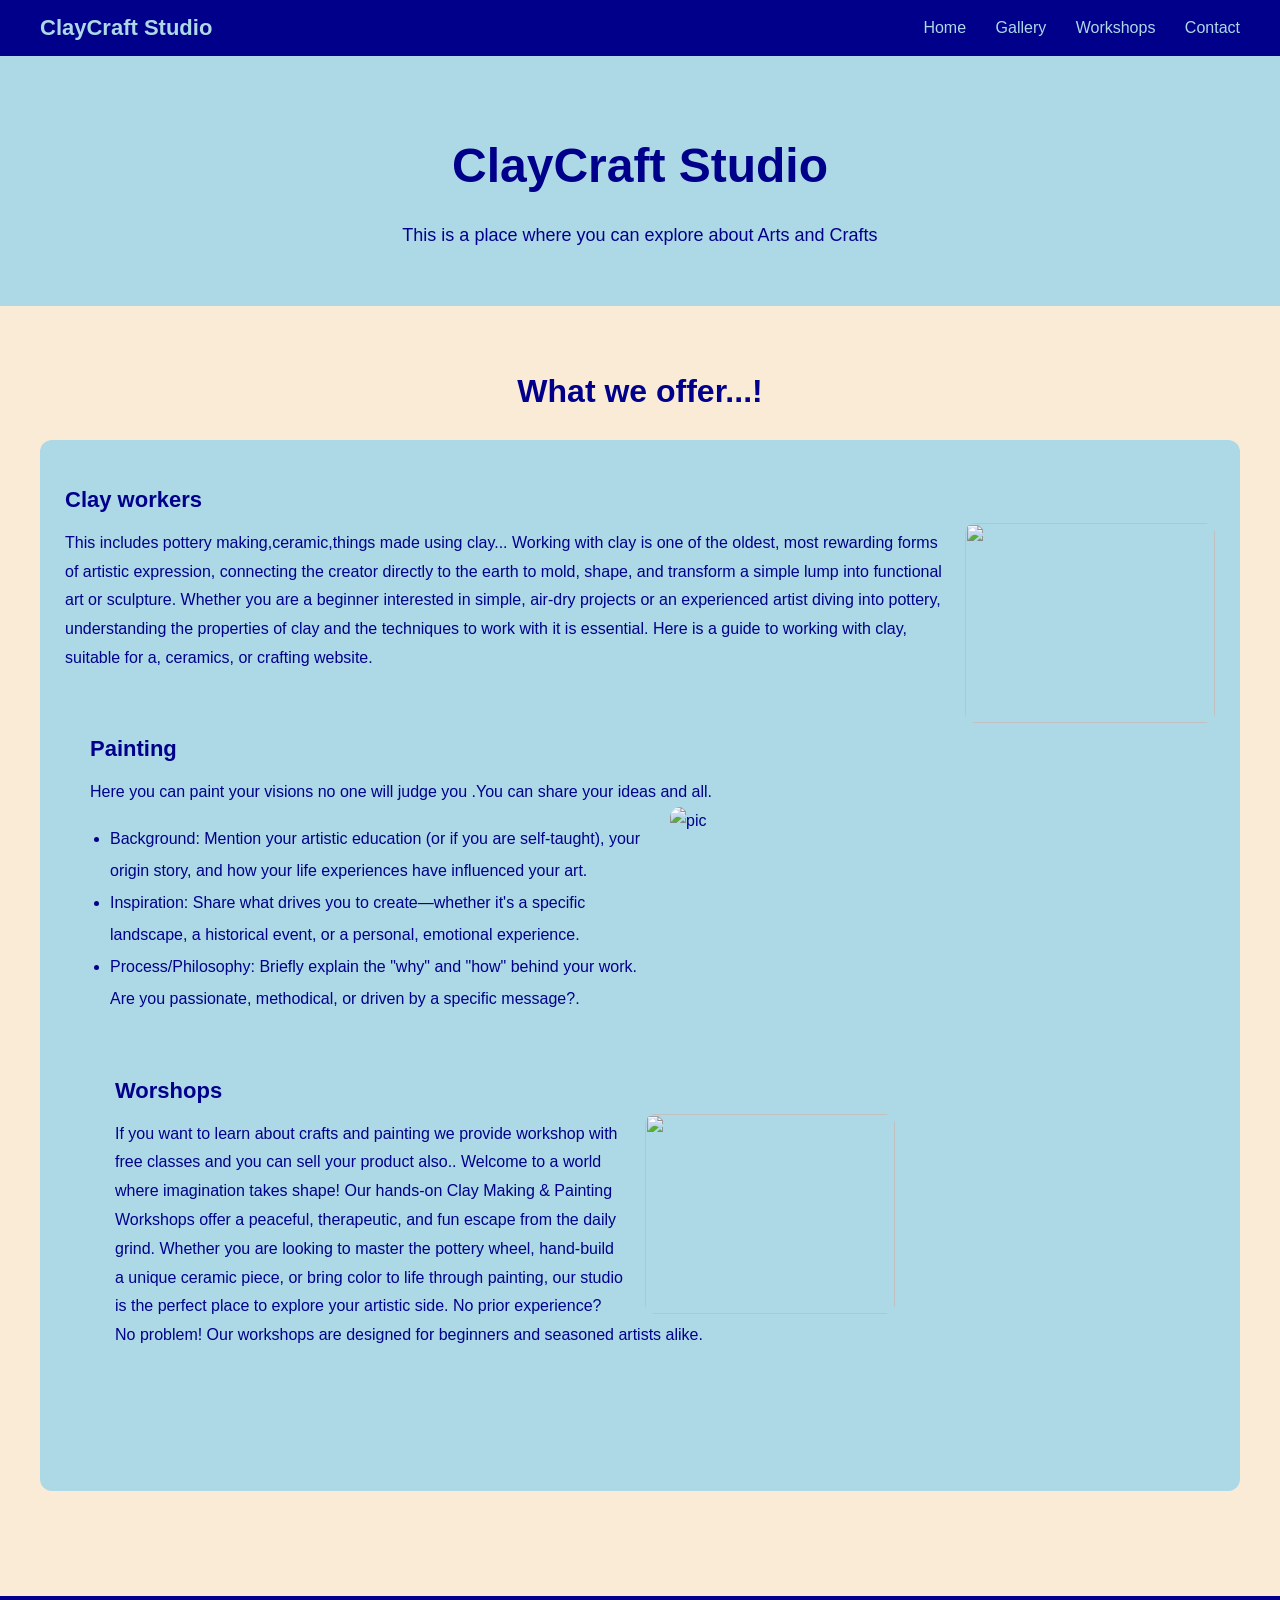
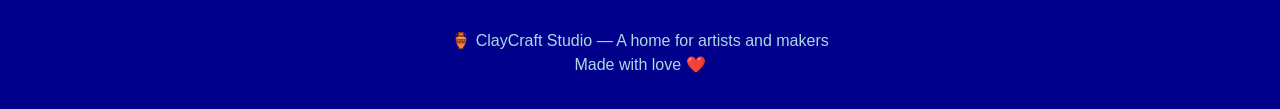
==== index.html @ 7ac1b4d9 "first commit - claycraft studio homepage" ====
<!DOCTYPE html>
<html>
    <head>
        <title>ClayCraft Studio</title>
        <link rel="stylesheet" href="style.css">
    </head>
    <body>
        <div class="navbar">
            <span class="logo">ClayCraft Studio</span>
            <nav>
                <a href="home.html">Home</a>
                <a href="gallery.html">Gallery</a>
                <a href="workshop.html">Workshops</a>
                <a href="contact.html">Contact</a>
            </nav>
        </div>
        <div class="header">
            <h1>ClayCraft Studio</h1>
            <p>This is a place where you can explore about Arts and Crafts</p>
        </div>
        <div class="section">
            <h2>What we offer...!</h2>
            <div class="section1">
                <h3>Clay workers</h3>
                <img src="C:\Users\lenal\OneDrive\Desktop\claycraft-studio\images\pottery.jpg">
                <p>This includes pottery making,ceramic,things made using clay...
                    Working with clay is one of the oldest, most rewarding forms of artistic expression, connecting the creator
                    directly to the earth to mold, shape, and transform a simple lump into functional art or sculpture.
                    Whether you are a beginner interested in simple, air-dry projects or an experienced artist diving into pottery,
                    understanding the properties of clay and the techniques to work with it is essential.
                    Here is a guide to working with clay, suitable for a, ceramics, or crafting website.
                </p>
                <div class="section2">
                    <h3>Painting</h3>
                    <p>Here you can paint your visions no one will judge you .You can share your ideas and all.
                        <img src="C:\Users\lenal\OneDrive\Desktop\claycraft-studio\images\pic.jpg" alt="pic">
                        <ul>
                            <li>Background: Mention your artistic education (or if you are self-taught), your origin story,
                                and how your life experiences have influenced your art.</li>
                            <li>Inspiration: Share what drives you to create—whether it's a specific landscape,
                                a historical event, or a personal, emotional experience.</li>
                            <li>Process/Philosophy: Briefly explain the "why" and "how" behind your work.
                                Are you passionate, methodical, or driven by a specific message?.</li>
                        </ul>
                    </p>
                    <div class="section3">
                        <h3>Worshops</h3>
                        <img src="C:\Users\lenal\OneDrive\Desktop\claycraft-studio\images\workshop.jpg">
                        <p>If you want to learn about crafts and painting we provide workshop with free classes and you can sell your product also..
                            Welcome to a world where imagination takes shape! Our hands-on Clay Making & Painting Workshops offer a peaceful,
                            therapeutic, and fun escape from the daily grind. Whether you are looking to master the pottery wheel, hand-build a
                            unique ceramic piece, or bring color to life through painting, our studio is the perfect place to explore your artistic side.
                            No prior experience? No problem! Our workshops are designed for beginners and seasoned artists alike.
                        </p>
                    </div>
                </div>
            </div>
        </div>
        <!-- FOOTER -->
<div class="footer">
    <p>🏺 ClayCraft Studio — A home for artists and makers</p>
    <p>Made with love ❤️</p>
</div>
    </body>
</html>
---- style.css ----
/* WHOLE PAGE */
body {
    background-color: antiquewhite;
    font-family: 'Gill Sans', Calibri, sans-serif;
    margin: 0;
    padding: 0;
}

/* HEADER */
.header {
    background-color: lightblue;
    text-align: center;
    padding: 50px 20px;
}

.header h1 {
    color: darkblue;
    font-size: 48px;
    margin: 10;
}

.header p {
    color: darkblue;
    font-size: 18px;
    margin: 10px;
}

/* SECTION TITLE */
.section {
    padding: 40px;
}

.section h2 {
    color: darkblue;
    text-align: center;
    font-size: 32px;
    margin-bottom: 30px;
}

/* ALL 3 CARDS - shared styles */
.section1, .section2, .section3 {
    background-color: lightblue;
    border-radius: 12px;
    padding: 25px;
    margin-bottom: 25px;
    overflow: hidden;
}

/* IMAGE inside each card */
.section1 img, .section2 img, .section3 img {
    float: right;
    height: 200px;
    width: 250px;
    border-radius: 10px;
    margin-left: 20px;
}

/* HEADINGS inside cards */
.section1 h3, .section2 h3, .section3 h3 {
    color: darkblue;
    font-size: 22px;
    margin-bottom: 10px;
}

/* PARAGRAPHS inside cards */
.section1 p, .section2 p, .section3 p {
    color: darkblue;
    line-height: 1.8;
}

/* LIST inside painting card */
.section2 ul {
    color: darkblue;
    line-height: 2;
    padding-left: 20px;
}

/* NAVIGATION BAR */
.navbar {
    background-color: darkblue;
    padding: 15px 40px;
    display: flex;
    justify-content: space-between;
    align-items: center;
}

.logo {
    color: lightblue;
    font-size: 22px;
    font-weight: bold;
}

nav a {
    color: lightblue;
    text-decoration: none;
    margin-left: 25px;
    font-size: 16px;
}

nav a:hover {
    color: white;
    border-bottom: 2px solid white;
}

/* FOOTER */
.footer {
    background-color: darkblue;
    color: lightblue;
    text-align: center;
    padding: 30px;
    margin-top: 40px;
}

.footer p {
    color: lightblue;
    margin: 5px 0;
}
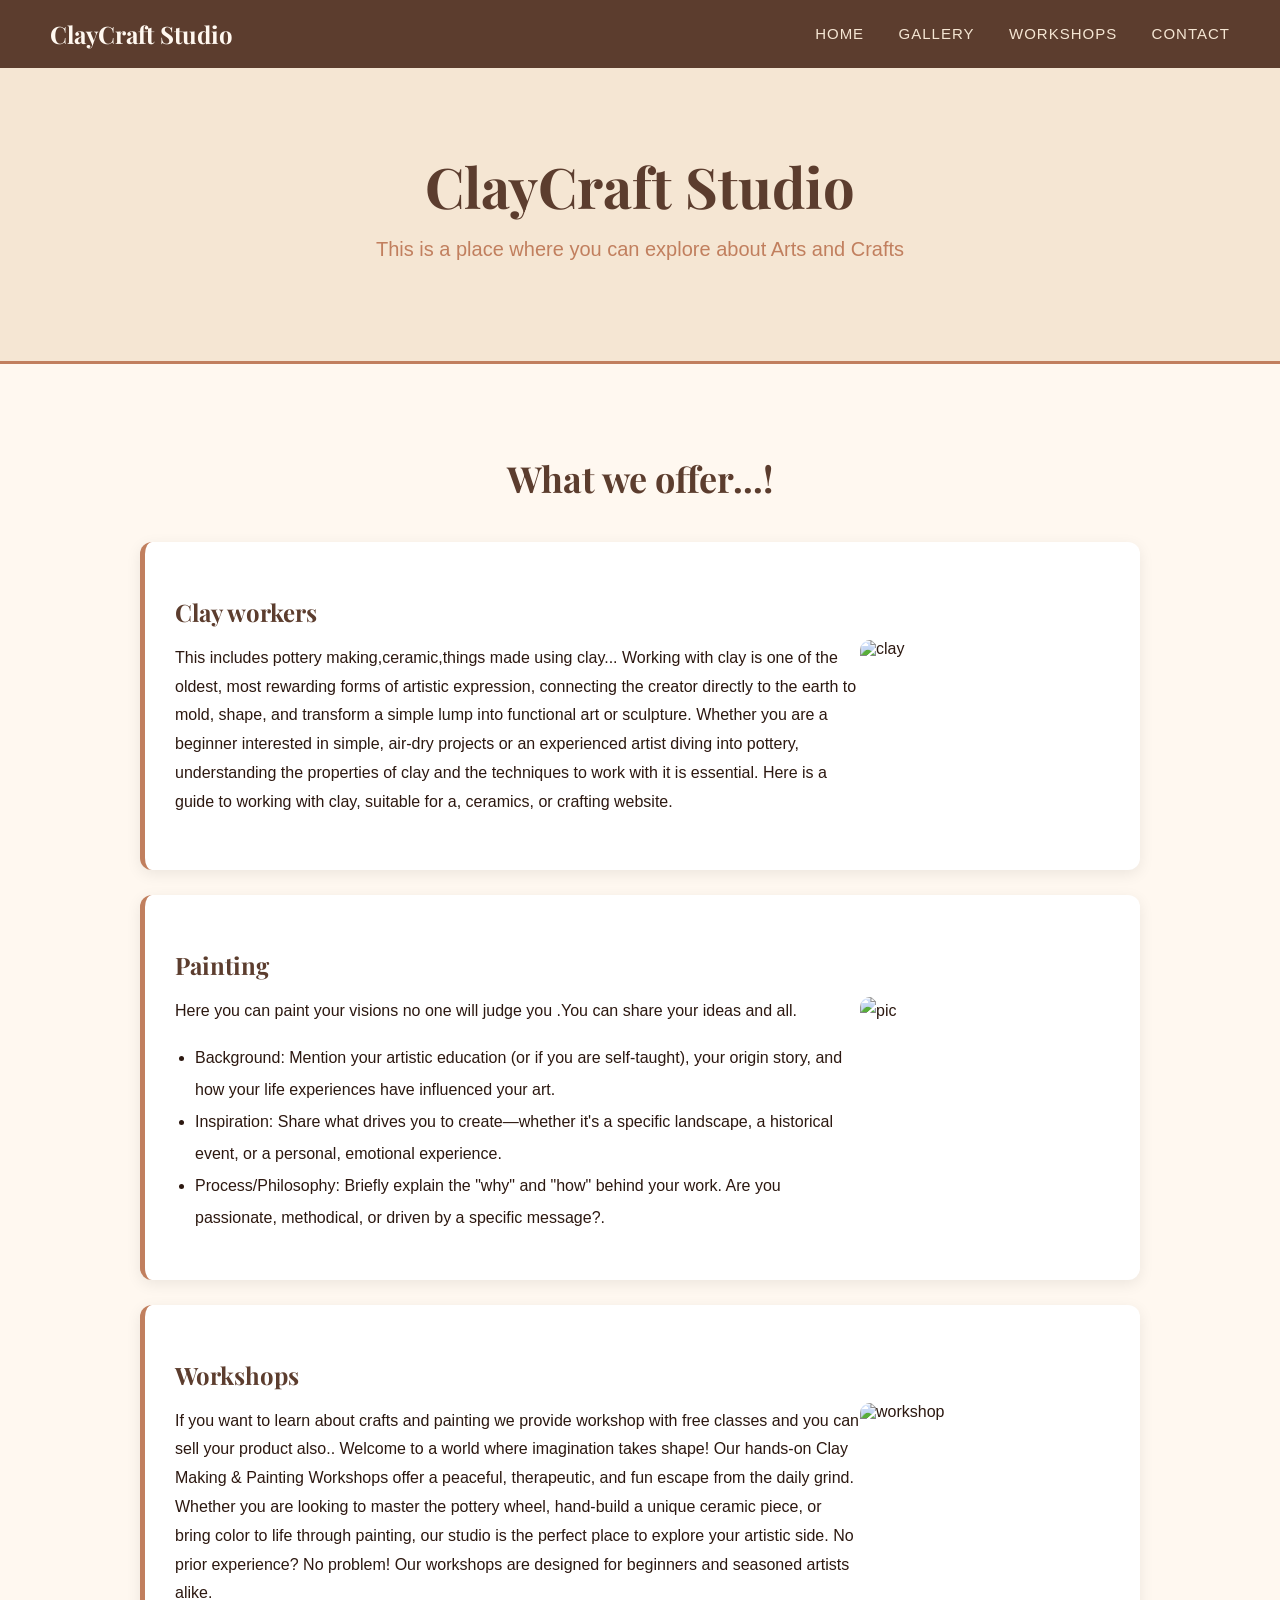
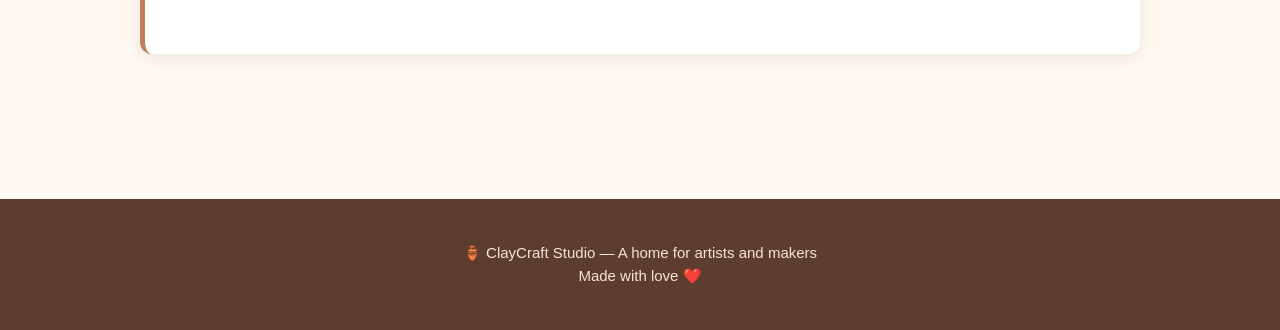
==== commit 8d45fdff: "homepage complete - styling and layout done" ====
--- a/index.html
+++ b/index.html
@@ -2,6 +2,7 @@
 <html>
     <head>
         <title>ClayCraft Studio</title>
+        <link href="https://fonts.googleapis.com/css2?family=Playfair+Display+SC:ital,wght@0,400;0,700;0,900;1,400;1,700;1,900&family=Playfair+Display:ital,wght@0,400..900;1,400..900&display=swap" rel="stylesheet">
         <link rel="stylesheet" href="style.css">
     </head>
     <body>
@@ -22,7 +23,7 @@
             <h2>What we offer...!</h2>
             <div class="section1">
                 <h3>Clay workers</h3>
-                <img src="C:\Users\lenal\OneDrive\Desktop\claycraft-studio\images\pottery.jpg">
+                <img src="C:\Users\lenal\OneDrive\Desktop\claycraft-studio\images\pottery.jpg" alt="clay">
                 <p>This includes pottery making,ceramic,things made using clay...
                     Working with clay is one of the oldest, most rewarding forms of artistic expression, connecting the creator
                     directly to the earth to mold, shape, and transform a simple lump into functional art or sculpture.
@@ -30,6 +31,7 @@
                     understanding the properties of clay and the techniques to work with it is essential.
                     Here is a guide to working with clay, suitable for a, ceramics, or crafting website.
                 </p>
+            </div>
                 <div class="section2">
                     <h3>Painting</h3>
                     <p>Here you can paint your visions no one will judge you .You can share your ideas and all.
@@ -43,9 +45,10 @@
                                 Are you passionate, methodical, or driven by a specific message?.</li>
                         </ul>
                     </p>
+                </div>
                     <div class="section3">
-                        <h3>Worshops</h3>
-                        <img src="C:\Users\lenal\OneDrive\Desktop\claycraft-studio\images\workshop.jpg">
+                        <h3>Workshops</h3>
+                        <img src="C:\Users\lenal\OneDrive\Desktop\claycraft-studio\images\workshop.jpg" alt="workshop">
                         <p>If you want to learn about crafts and painting we provide workshop with free classes and you can sell your product also..
                             Welcome to a world where imagination takes shape! Our hands-on Clay Making & Painting Workshops offer a peaceful,
                             therapeutic, and fun escape from the daily grind. Whether you are looking to master the pottery wheel, hand-build a
@@ -53,8 +56,6 @@
                             No prior experience? No problem! Our workshops are designed for beginners and seasoned artists alike.
                         </p>
                     </div>
-                </div>
-            </div>
         </div>
         <!-- FOOTER -->
 <div class="footer">
--- a/style.css
+++ b/style.css
@@ -1,117 +1,146 @@
-/* WHOLE PAGE */
+/* ===== CSS VARIABLES ===== */
+:root {
+    --primary: #5C3D2E;
+    --secondary: #C17F5E;
+    --background: #FFF8F0;
+    --accent: #4A6FA5;
+    --text: #2C1810;
+    --light: #F5E6D3;
+}
+
+/* ===== WHOLE PAGE ===== */
 body {
-    background-color: antiquewhite;
-    font-family: 'Gill Sans', Calibri, sans-serif;
+    background-color: var(--background);
+    font-family: 'Lato', sans-serif;
     margin: 0;
     padding: 0;
+    color: var(--text);
 }
 
-/* HEADER */
+/* ===== NAVBAR ===== */
+.navbar {
+    background-color: var(--primary);
+    padding: 18px 50px;
+    display: flex;
+    justify-content: space-between;
+    align-items: center;
+    position: sticky;
+    top: 0;
+}
+
+.logo {
+    color: var(--background);
+    font-family: 'Playfair Display', serif;
+    font-size: 24px;
+    font-weight: 700;
+}
+
+nav a {
+    color: var(--light);
+    text-decoration: none;
+    margin-left: 30px;
+    font-size: 15px;
+    letter-spacing: 1px;
+    text-transform: uppercase;
+}
+
+nav a:hover {
+    color: white;
+    border-bottom: 2px solid var(--secondary);
+}
+
+/* ===== HEADER ===== */
 .header {
-    background-color: lightblue;
+    background-color: var(--light);
     text-align: center;
-    padding: 50px 20px;
+    padding: 80px 20px;
+    border-bottom: 3px solid var(--secondary);
 }
 
 .header h1 {
-    color: darkblue;
-    font-size: 48px;
-    margin: 10;
+    font-family: 'Playfair Display', serif;
+    font-size: 56px;
+    color: var(--primary);
+    margin: 0;
 }
 
 .header p {
-    color: darkblue;
-    font-size: 18px;
-    margin: 10px;
+    font-size: 20px;
+    color: var(--secondary);
+    margin-top: 15px;
 }
 
-/* SECTION TITLE */
+/* ===== SECTION ===== */
 .section {
-    padding: 40px;
+    padding: 60px 40px;
+    max-width: 1000px;
+    margin: 0 auto;
 }
 
 .section h2 {
-    color: darkblue;
+    font-family: 'Playfair Display', serif;
+    color: var(--primary);
+    font-size: 36px;
     text-align: center;
-    font-size: 32px;
-    margin-bottom: 30px;
+    margin-bottom: 40px;
 }
 
-/* ALL 3 CARDS - shared styles */
+/* ===== CARDS ===== */
 .section1, .section2, .section3 {
-    background-color: lightblue;
+    background-color: white;
     border-radius: 12px;
-    padding: 25px;
+    padding: 30px;
     margin-bottom: 25px;
     overflow: hidden;
+    box-shadow: 0 4px 15px rgba(0,0,0,0.08);
+    border-left: 5px solid var(--secondary);
 }
 
-/* IMAGE inside each card */
+.section1:hover, .section2:hover, .section3:hover {
+    box-shadow: 0 8px 25px rgba(0,0,0,0.15);
+    transform: translateY(-3px);
+    transition: all 0.3s ease;
+}
+
 .section1 img, .section2 img, .section3 img {
     float: right;
     height: 200px;
     width: 250px;
     border-radius: 10px;
-    margin-left: 20px;
+   
+    object-fit: cover;
 }
 
-/* HEADINGS inside cards */
 .section1 h3, .section2 h3, .section3 h3 {
-    color: darkblue;
-    font-size: 22px;
-    margin-bottom: 10px;
+    font-family: 'Playfair Display', serif;
+    color: var(--primary);
+    font-size: 24px;
+    margin-bottom: 12px;
 }
 
-/* PARAGRAPHS inside cards */
 .section1 p, .section2 p, .section3 p {
-    color: darkblue;
+    color: var(--text);
     line-height: 1.8;
+    font-size: 16px;
 }
 
-/* LIST inside painting card */
 .section2 ul {
-    color: darkblue;
+    color: var(--text);
     line-height: 2;
     padding-left: 20px;
 }
 
-/* NAVIGATION BAR */
-.navbar {
-    background-color: darkblue;
-    padding: 15px 40px;
-    display: flex;
-    justify-content: space-between;
-    align-items: center;
-}
-
-.logo {
-    color: lightblue;
-    font-size: 22px;
-    font-weight: bold;
-}
-
-nav a {
-    color: lightblue;
-    text-decoration: none;
-    margin-left: 25px;
-    font-size: 16px;
-}
-
-nav a:hover {
-    color: white;
-    border-bottom: 2px solid white;
-}
-
-/* FOOTER */
+/* ===== FOOTER ===== */
 .footer {
-    background-color: darkblue;
-    color: lightblue;
+    background-color: var(--primary);
+    color: var(--light);
     text-align: center;
-    padding: 30px;
-    margin-top: 40px;
+    padding: 40px;
+    margin-top: 60px;
 }
 
 .footer p {
-    color: lightblue;
+    color: var(--light);
     margin: 5px 0;
+    font-size: 15px;
 }
